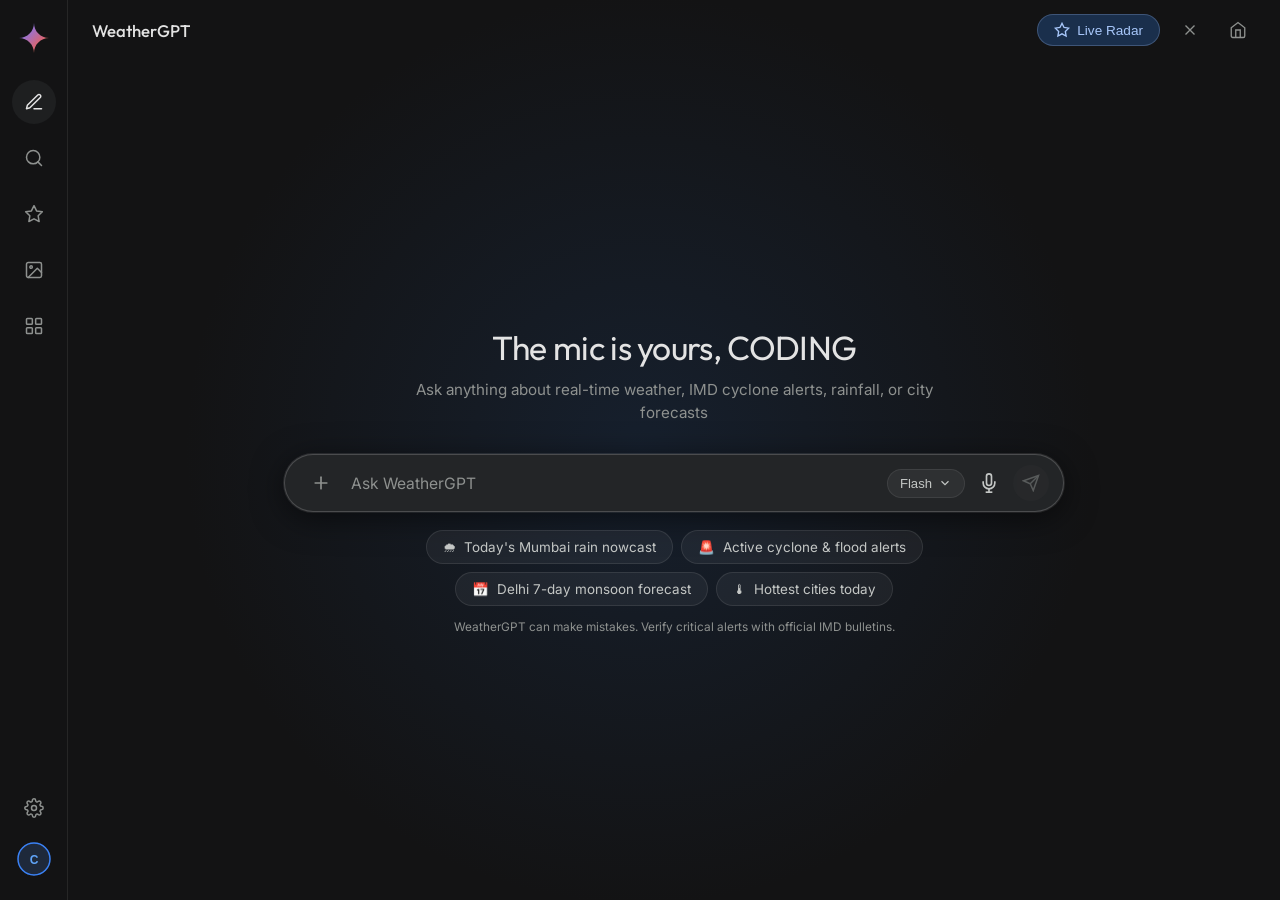
==== chat.html @ 0f2989f9 "feat: WeatherGPT — AI-powered multi-mode weather intelligence platform 🌤️ Modes: Travel | Farmer | M" ====
<!DOCTYPE html>
<html lang="en">
<head>
  <meta charset="UTF-8" />
  <meta name="viewport" content="width=device-width, initial-scale=1.0" />
  <title>WeatherGPT — Conversational Weather Intelligence</title>
  <meta name="description" content="Official WeatherGPT conversational assistant powered by IMD meteorological data and MoES forecasting models." />
  <link rel="preconnect" href="https://fonts.googleapis.com" />
  <link rel="preconnect" href="https://fonts.gstatic.com" crossorigin />
  <link href="https://fonts.googleapis.com/css2?family=Inter:wght@300;400;500;600;700&family=Outfit:wght@400;500;600&display=swap" rel="stylesheet" />
  <link rel="stylesheet" href="styles/chat.css" />
</head>
<body class="gemini-layout">

  <!-- =========================================================
       SLIM ICON RAIL (Gemini style far-left vertical navigation)
       ========================================================= -->
  <nav class="icon-rail" id="iconRail" aria-label="Main Navigation">
    <div class="rail-top">
      <!-- Gemini / WeatherGPT 4-Pointed Sparkle Star Logo -->
      <a href="index.html" class="rail-logo-link" title="WeatherGPT Home" aria-label="WeatherGPT Home">
        <svg class="gemini-sparkle-logo" width="30" height="30" viewBox="0 0 28 28" fill="none">
          <path d="M14 0C14 7.732 7.732 14 0 14C7.732 14 14 20.268 14 28C14 20.268 20.268 14 28 14C20.268 14 14 7.732 14 0Z" fill="url(#geminiGradRail)"/>
          <defs>
            <linearGradient id="geminiGradRail" x1="0" y1="0" x2="28" y2="28" gradientUnits="userSpaceOnUse">
              <stop stop-color="#4285F4"/>
              <stop offset="0.32" stop-color="#9B72CF"/>
              <stop offset="0.68" stop-color="#D96570"/>
              <stop offset="1" stop-color="#F2A600"/>
            </linearGradient>
          </defs>
        </svg>
      </a>

      <!-- Compose / New Chat -->
      <button class="rail-btn active" id="railNewChat" title="New conversation" aria-label="New conversation">
        <svg width="20" height="20" viewBox="0 0 24 24" fill="none" stroke="currentColor" stroke-width="1.8" stroke-linecap="round" stroke-linejoin="round">
          <path d="M12 20h9"/>
          <path d="M16.5 3.5a2.121 2.121 0 0 1 3 3L7 19l-4 1 1-4L16.5 3.5z"/>
        </svg>
        <span class="rail-tooltip">New chat</span>
      </button>

      <!-- Search / History Drawer Toggle -->
      <button class="rail-btn" id="railSearch" title="Recent conversations" aria-label="Recent conversations">
        <svg width="20" height="20" viewBox="0 0 24 24" fill="none" stroke="currentColor" stroke-width="1.8" stroke-linecap="round" stroke-linejoin="round">
          <circle cx="11" cy="11" r="8"/>
          <line x1="21" y1="21" x2="16.65" y2="16.65"/>
        </svg>
        <span class="rail-tooltip">Search & Recents</span>
      </button>

      <!-- Specialized Weather Modes -->
      <button class="rail-btn" id="railModes" title="Specialized Modes (Farmer / Travel / Alerts)" aria-label="Specialized Modes">
        <svg width="20" height="20" viewBox="0 0 24 24" fill="none" stroke="currentColor" stroke-width="1.8" stroke-linecap="round" stroke-linejoin="round">
          <polygon points="12 2 15.09 8.26 22 9.27 17 14.14 18.18 21.02 12 17.77 5.82 21.02 7 14.14 2 9.27 8.91 8.26 12 2"/>
        </svg>
        <span class="rail-tooltip">Weather Modes</span>
      </button>

      <!-- Satellite & 4K Feeds from sources/ -->
      <button class="rail-btn" id="railMedia" title="Satellite & 4K Drone Feeds" aria-label="Satellite & Drone Feeds">
        <svg width="20" height="20" viewBox="0 0 24 24" fill="none" stroke="currentColor" stroke-width="1.8" stroke-linecap="round" stroke-linejoin="round">
          <rect x="3" y="3" width="18" height="18" rx="2" ry="2"/>
          <circle cx="8.5" cy="8.5" r="1.5"/>
          <polyline points="21 15 16 10 5 21"/>
        </svg>
        <span class="rail-tooltip">Sources & Satellite Feeds</span>
      </button>

      <!-- Apps / IMD Tools Grid -->
      <button class="rail-btn" id="railApps" title="IMD Observation Tools" aria-label="IMD Tools">
        <svg width="20" height="20" viewBox="0 0 24 24" fill="none" stroke="currentColor" stroke-width="1.8" stroke-linecap="round" stroke-linejoin="round">
          <rect x="3" y="3" width="7" height="7" rx="1"/>
          <rect x="14" y="3" width="7" height="7" rx="1"/>
          <rect x="14" y="14" width="7" height="7" rx="1"/>
          <rect x="3" y="14" width="7" height="7" rx="1"/>
        </svg>
        <span class="rail-tooltip">MoES / IMD Portal</span>
      </button>
    </div>

    <div class="rail-bottom">
      <!-- Settings -->
      <button class="rail-btn" id="railSettings" title="Settings & Language" aria-label="Settings">
        <svg width="20" height="20" viewBox="0 0 24 24" fill="none" stroke="currentColor" stroke-width="1.8" stroke-linecap="round" stroke-linejoin="round">
          <circle cx="12" cy="12" r="3"/>
          <path d="M19.4 15a1.65 1.65 0 0 0 .33 1.82l.06.06a2 2 0 0 1 0 2.83 2 2 0 0 1-2.83 0l-.06-.06a1.65 1.65 0 0 0-1.82-.33 1.65 1.65 0 0 0-1 1.51V21a2 2 0 0 1-2 2 2 2 0 0 1-2-2v-.09A1.65 1.65 0 0 0 9 19.4a1.65 1.65 0 0 0-1.82.33l-.06.06a2 2 0 0 1-2.83 0 2 2 0 0 1 0-2.83l.06-.06a1.65 1.65 0 0 0 .33-1.82 1.65 1.65 0 0 0-1.51-1H3a2 2 0 0 1-2-2 2 2 0 0 1 2-2h.09A1.65 1.65 0 0 0 4.6 9a1.65 1.65 0 0 0-.33-1.82l-.06-.06a2 2 0 0 1 0-2.83 2 2 0 0 1 2.83 0l.06.06a1.65 1.65 0 0 0 1.82.33H9a1.65 1.65 0 0 0 1-1.51V3a2 2 0 0 1 2-2 2 2 0 0 1 2 2v.09a1.65 1.65 0 0 0 1 1.51 1.65 1.65 0 0 0 1.82-.33l.06-.06a2 2 0 0 1 2.83 0 2 2 0 0 1 0 2.83l-.06.06a1.65 1.65 0 0 0-.33 1.82V9a1.65 1.65 0 0 0 1.51 1H21a2 2 0 0 1 2 2 2 2 0 0 1-2 2h-.09a1.65 1.65 0 0 0-1.51 1z"/>
        </svg>
        <span class="rail-tooltip">Settings</span>
      </button>

      <!-- Profile Avatar -->
      <div class="user-avatar-btn" id="userAvatarBtn" title="User Profile (CODING)" aria-label="User Profile">
        <div class="avatar-ring">
          <svg width="34" height="34" viewBox="0 0 34 34">
            <circle cx="17" cy="17" r="16" fill="#1e293b" stroke="#3b82f6" stroke-width="1.5"/>
            <text x="50%" y="54%" text-anchor="middle" fill="#60a5fa" font-size="12" font-family="sans-serif" font-weight="bold" dy=".3em">C</text>
          </svg>
        </div>
      </div>
    </div>
  </nav>

  <!-- =========================================================
       DRAWER / SIDEBAR (Collapsible for History & Quick Queries)
       ========================================================= -->
  <aside class="drawer-panel" id="drawerPanel" aria-hidden="true">
    <div class="drawer-header">
      <div class="drawer-title">Recent Conversations</div>
      <button class="drawer-close" id="drawerClose" aria-label="Close drawer">
        <svg width="18" height="18" viewBox="0 0 24 24" fill="none" stroke="currentColor" stroke-width="2"><path d="M18 6L6 18M6 6l12 12"/></svg>
      </button>
    </div>

    <div class="drawer-actions">
      <button class="drawer-new-btn" id="drawerNewBtn">
        <svg width="16" height="16" viewBox="0 0 24 24" fill="none" stroke="currentColor" stroke-width="2"><path d="M12 5v14M5 12h14"/></svg>
        New Conversation
      </button>
    </div>

    <div class="drawer-content">
      <div class="drawer-section-label">History</div>
      <div class="chat-history" id="chatHistory">
        <div class="history-item active" id="hist-1">
          <svg width="14" height="14" viewBox="0 0 24 24" fill="none" stroke="currentColor" stroke-width="2"><path d="M21 15a2 2 0 0 1-2 2H7l-4 4V5a2 2 0 0 1 2-2h14a2 2 0 0 1 2 2z"/></svg>
          Current Conversation
        </div>
      </div>

      <div class="drawer-section-label" style="margin-top: 24px;">Output Language</div>
      <div class="drawer-lang-toggle">
        <button class="lang-btn active" data-lang="en">English (EN)</button>
        <button class="lang-btn" data-lang="hi">हिन्दी (HI)</button>
        <button class="lang-btn" data-lang="te">తెలుగు (TE)</button>
      </div>

      <div class="drawer-section-label" style="margin-top: 24px;">Quick Queries</div>
      <div class="quick-queries" id="quickQueries">
        <!-- Populated dynamically by JS -->
      </div>
    </div>

    <div class="drawer-footer">
      <a href="index.html" class="drawer-back-link">
        <svg width="14" height="14" viewBox="0 0 24 24" fill="none" stroke="currentColor" stroke-width="2"><path d="M19 12H5M12 19l-7-7 7-7"/></svg>
        Back to Home
      </a>
    </div>
  </aside>
  <div class="drawer-backdrop" id="drawerBackdrop"></div>

  <!-- =========================================================
       MAIN CHAT WORKSPACE
       ========================================================= -->
  <main class="chat-workspace" id="chatWorkspace">

    <!-- ── Top Transparent Header Bar ───────────────────────── -->
    <header class="gemini-header">
      <div class="gemini-header-left">
        <button class="mobile-menu-btn" id="mobileMenuBtn" aria-label="Toggle navigation">
          <svg width="22" height="22" viewBox="0 0 24 24" fill="none" stroke="currentColor" stroke-width="2"><line x1="3" y1="12" x2="21" y2="12"/><line x1="3" y1="6" x2="21" y2="6"/><line x1="3" y1="18" x2="21" y2="18"/></svg>
        </button>
        <span class="header-app-name">WeatherGPT</span>
      </div>

      <div class="gemini-header-right">
        <!-- Upgrade / Live Radar Pill (Exactly like "+ Upgrade" in Gemini) -->
        <button class="gemini-upgrade-btn" id="upgradeBtn" title="Connect Live IMD Doppler Radar">
          <svg class="upgrade-spark" width="16" height="16" viewBox="0 0 24 24" fill="none" stroke="currentColor" stroke-width="2">
            <polygon points="12 2 15.09 8.26 22 9.27 17 14.14 18.18 21.02 12 17.77 5.82 21.02 7 14.14 2 9.27 8.91 8.26 12 2"/>
          </svg>
          <span>Live Radar</span>
        </button>

        <!-- Clear Chat button -->
        <button class="header-icon-btn" id="clearBtn" title="Reset to Empty State" aria-label="Clear chat">
          <svg width="18" height="18" viewBox="0 0 24 24" fill="none" stroke="currentColor" stroke-width="1.8"><path d="M18 6L6 18M6 6l12 12"/></svg>
        </button>

        <!-- Return to Home -->
        <a href="index.html" class="header-icon-btn" title="Back to Home Page" aria-label="Home page">
          <svg width="18" height="18" viewBox="0 0 24 24" fill="none" stroke="currentColor" stroke-width="1.8"><path d="M3 9l9-7 9 7v11a2 2 0 0 1-2 2H5a2 2 0 0 1-2-2z"/><polyline points="9 22 9 12 15 12 15 22"/></svg>
        </a>
      </div>
    </header>

    <!-- ── Center Stage & Message Flow ──────────────────────── -->
    <section class="chat-stage" id="chatStage">

      <!-- Scrollable Message List (visible during conversation) -->
      <div class="messages-flow-wrap" id="messagesFlowWrap">
        <div class="messages-list" id="messagesList"></div>
      </div>

      <!-- Centered Greeting & Hero (visible when no messages) -->
      <div class="empty-hero" id="emptyHero">
        <h1 class="gemini-hero-title" id="heroTitle">The mic is yours, CODING</h1>
        <p class="gemini-hero-sub" id="heroSub">Ask anything about real-time weather, IMD cyclone alerts, rainfall, or farming advisories</p>
      </div>

      <!-- Input Bar Container (Centered when empty, docked at bottom when chatting) -->
      <div class="input-container" id="inputContainer">
        <div class="input-pill" id="inputPill">

          <!-- Left: Attach Button -->
          <button class="pill-btn attach-btn" id="attachBtn" title="Attach Location / Satellite Product" aria-label="Attach context">
            <svg width="20" height="20" viewBox="0 0 24 24" fill="none" stroke="currentColor" stroke-width="2" stroke-linecap="round"><line x1="12" y1="5" x2="12" y2="19"/><line x1="5" y1="12" x2="19" y2="12"/></svg>
          </button>

          <!-- Center: Text Area -->
          <textarea
            class="gemini-text-input"
            id="messageInput"
            placeholder="Ask WeatherGPT"
            rows="1"
            aria-label="Ask WeatherGPT"
          ></textarea>

          <!-- Right Action Cluster inside the Pill -->
          <div class="pill-right-actions">

            <!-- Model / Mode Selector Pill (Like "Flash ∨" in Gemini) -->
            <div class="mode-dropdown-wrap" id="modeDropdownWrap">
              <button class="mode-selector-btn" id="modeSelectorBtn" type="button" aria-haspopup="true" aria-expanded="false">
                <span class="active-mode-label" id="activeModeLabel">Flash</span>
                <svg class="mode-chevron" width="14" height="14" viewBox="0 0 24 24" fill="none" stroke="currentColor" stroke-width="2"><path d="M6 9l6 6 6-6"/></svg>
              </button>

              <!-- Dropdown Menu -->
              <div class="mode-menu" id="modeMenu">
                <div class="mode-menu-item active" data-mode="home">
                  <div class="mmi-icon">⚡</div>
                  <div class="mmi-info">
                    <div class="mmi-title">Flash (Home Mode)</div>
                    <div class="mmi-desc">Fast weather insights & daily forecasts</div>
                  </div>
                </div>
                <div class="mode-menu-item" data-mode="farmer">
                  <div class="mmi-icon">🌾</div>
                  <div class="mmi-info">
                    <div class="mmi-title">Farmer Mode</div>
                    <div class="mmi-desc">Agro-meteorology, soil moisture & crop alerts</div>
                  </div>
                </div>
                <div class="mode-menu-item" data-mode="travel">
                  <div class="mmi-icon">✈️</div>
                  <div class="mmi-info">
                    <div class="mmi-title">Travel Mode</div>
                    <div class="mmi-desc">Route rain status, visibility & flight weather</div>
                  </div>
                </div>
                <div class="mode-menu-item" data-mode="marine">
                  <div class="mmi-icon">⚓</div>
                  <div class="mmi-info">
                    <div class="mmi-title">Marine Mode</div>
                    <div class="mmi-desc">INCOIS wave swell, tidal windows & sea safety</div>
                  </div>
                </div>
                <div class="mode-menu-item" data-mode="alert">
                  <div class="mmi-icon">🚨</div>
                  <div class="mmi-info">
                    <div class="mmi-title">Disaster Alerts</div>
                    <div class="mmi-desc">IMD red warnings, cyclones & flood alerts</div>
                  </div>
                </div>
              </div>
            </div>

            <!-- Voice Input Button (with waveform) -->
            <button class="pill-btn voice-btn" id="voiceBtn" title="Voice Input / Recording" aria-label="Record voice query">
              <svg class="voice-mic-icon" width="20" height="20" viewBox="0 0 24 24" fill="none" stroke="currentColor" stroke-width="2">
                <path d="M12 1a3 3 0 0 0-3 3v8a3 3 0 0 0 6 0V4a3 3 0 0 0-3-3z"/>
                <path d="M19 10v2a7 7 0 0 1-14 0v-2"/>
                <line x1="12" y1="19" x2="12" y2="23"/>
                <line x1="8" y1="23" x2="16" y2="23"/>
              </svg>
              <svg class="voice-stop-icon" width="20" height="20" viewBox="0 0 24 24" fill="none" stroke="currentColor" stroke-width="2">
                <rect x="5" y="5" width="14" height="14" rx="2"/>
              </svg>
            </button>

            <!-- Send Button -->
            <button class="pill-btn send-btn" id="sendBtn" disabled title="Send message" aria-label="Send message">
              <svg width="18" height="18" viewBox="0 0 24 24" fill="none" stroke="currentColor" stroke-width="2">
                <line x1="22" y1="2" x2="11" y2="13"/>
                <polygon points="22 2 15 22 11 13 2 9 22 2"/>
              </svg>
            </button>

          </div>
        </div>

        <!-- Live Voice Recording Audio Wave Bar -->
        <div class="recording-status-bar" id="recordingBar">
          <div class="rec-dot-pulse"></div>
          <span class="rec-text" id="recLabel">Listening... speak your weather question</span>
          <div class="audio-wave">
            <span></span><span></span><span></span><span></span><span></span>
          </div>
        </div>

        <!-- Suggestion Chips (Visible only when empty) -->
        <div class="prompt-chips" id="promptChips">
          <button class="chip-item" data-query="What is today's weather in Mumbai?">
            <span class="chip-icon">🌧</span> Today's Mumbai rain nowcast
          </button>
          <button class="chip-item" data-query="Are there any active cyclone or flood warnings in India right now?">
            <span class="chip-icon">🚨</span> Active cyclone & flood alerts
          </button>
          <button class="chip-item" data-query="What is the 7-day forecast for Delhi?">
            <span class="chip-icon">📅</span> Delhi 7-day monsoon forecast
          </button>
          <button class="chip-item" data-query="What is the crop weather advisory for Punjab wheat this week?">
            <span class="chip-icon">🌾</span> Agro-weather crop advisory
          </button>
        </div>

        <!-- Disclaimer Footer -->
        <div class="input-legal-footer" id="legalFooter">
          <span>WeatherGPT can make mistakes. Verify critical alerts with official IMD bulletins.</span>
        </div>

      </div>

    </section>
  </main>

  <!-- =========================================================
       SOURCES & SATELLITE FEEDS MODAL (Local media from sources/)
       ========================================================= -->
  <div class="media-modal-backdrop" id="mediaModal" role="dialog" aria-modal="true" aria-hidden="true">
    <div class="media-modal-card">
      <div class="mm-header">
        <div class="mm-title-group">
          <h3 class="mm-title">Meteorological Feeds & 4K Aerial Observation</h3>
          <p class="mm-sub">High-resolution atmospheric scans and station telemetry from local sources</p>
        </div>
        <button class="mm-close" id="mediaModalClose" aria-label="Close feeds">
          <svg width="20" height="20" viewBox="0 0 24 24" fill="none" stroke="currentColor" stroke-width="2"><path d="M18 6L6 18M6 6l12 12"/></svg>
        </button>
      </div>

      <div class="mm-grid">
        <!-- 4K Drone Video -->
        <div class="mm-card">
          <div class="mm-video-wrap">
            <video autoplay muted loop playsinline class="mm-video">
              <source src="sources/weather_drone_4k.mov" type="video/mp4" />
              <source src="sources/hero_clouds_4k.mov" type="video/mp4" />
            </video>
            <span class="mm-tag live">4K Telemetry</span>
          </div>
          <div class="mm-body">
            <h4>Atmospheric Boundary Drone Scan</h4>
            <p>2156×1288 60fps high-altitude drone tracking monsoon cloud build-up and inversion layers.</p>
            <button class="mm-query-btn" data-query="Analyze current cloud layer altitude and rainfall probability from drone scan">Ask AI about this feed →</button>
          </div>
        </div>

        <!-- 4K Cloud Dynamics -->
        <div class="mm-card">
          <div class="mm-video-wrap">
            <video autoplay muted loop playsinline class="mm-video">
              <source src="sources/hero_clouds_4k.mov" type="video/mp4" />
              <source src="sources/weather_drone_4k.mov" type="video/mp4" />
            </video>
            <span class="mm-tag">2822×1742 UHD</span>
          </div>
          <div class="mm-body">
            <h4>Cumulonimbus Inflow Velocity</h4>
            <p>High-resolution satellite & atmospheric capture over Indian subcontinent monitoring convection.</p>
            <button class="mm-query-btn" data-query="What is the convective storm forecast for convective clouds?">Ask AI about storm risk →</button>
          </div>
        </div>

        <!-- Observation Station 1: Meghalaya Valley Fields -->
        <div class="mm-card">
          <div class="mm-img-wrap">
            <img src="sources/valley_fields.png" alt="Meghalaya Agro-Weather Station" class="mm-img" />
            <span class="mm-tag">Agro Station</span>
          </div>
          <div class="mm-body">
            <h4>Northeast Agro-Weather Observation</h4>
            <p>Terrace agriculture & valley humidity monitoring station recording monsoon precipitation.</p>
            <button class="mm-query-btn" data-query="What are the soil moisture and rainfall stats for Northeast terrace farms?">Ask AI for agro advice →</button>
          </div>
        </div>

        <!-- Observation Station 2: Varanasi Ganges Basin -->
        <div class="mm-card">
          <div class="mm-img-wrap">
            <img src="sources/varanasi_ghats.png" alt="Ganga Basin Hydrology Station" class="mm-img" />
            <span class="mm-tag">Hydrology</span>
          </div>
          <div class="mm-body">
            <h4>Ganga Basin River Hydrology</h4>
            <p>Surface water level, morning mist visibility, and flood monitoring sensor station on the Ganges.</p>
            <button class="mm-query-btn" data-query="What is the Ganga river basin flood level and mist forecast in Varanasi?">Ask AI about river alerts →</button>
          </div>
        </div>
      </div>
    </div>
  </div>

  <script src="scripts/chat.js"></script>
</body>
</html>
---- styles/chat.css ----
/* ============================================================
   WeatherGPT — Authentic Google Gemini Standard Chat Interface
   Matching Reference: Sleek dark obsidian, centered empty state,
   soft blue ambient glow, slim icon rail, and standard typography.
   ============================================================ */

*, *::before, *::after {
  box-sizing: border-box;
  margin: 0;
  padding: 0;
}

:root {
  /* Google Gemini Palette */
  --gemini-bg: #131314;
  --gemini-surface: #1e1f20;
  --gemini-surface-hover: #282a2c;
  --gemini-surface-active: #333538;
  --gemini-user-bubble: #282a2c;
  --gemini-border: rgba(255, 255, 255, 0.08);
  --gemini-border-focus: rgba(255, 255, 255, 0.18);
  --gemini-text-primary: #e3e3e3;
  --gemini-text-secondary: #c4c7c5;
  --gemini-text-muted: #8e918f;
  --gemini-blue-accent: #a8c7fa;
  --gemini-blue-bg: #1a2f4c;
  --gemini-blue-glow: rgba(26, 47, 76, 0.45);
  --gemini-chip-bg: rgba(255, 255, 255, 0.05);
  --gemini-chip-border: rgba(255, 255, 255, 0.09);
  --gemini-chip-hover: rgba(255, 255, 255, 0.09);

  /* Fonts & Measurements */
  --font-main: 'Inter', -apple-system, BlinkMacSystemFont, 'Segoe UI', Roboto, sans-serif;
  --font-display: 'Outfit', sans-serif;
  --rail-width: 68px;
  --header-height: 60px;
  --max-content-width: 820px;
  --ease-standard: cubic-bezier(0.2, 0, 0, 1);
}

html, body {
  height: 100%;
  overflow: hidden;
  background: var(--gemini-bg);
  color: var(--gemini-text-primary);
  font-family: var(--font-main);
  -webkit-font-smoothing: antialiased;
}

.gemini-layout {
  display: flex;
  height: 100vh;
  width: 100vw;
  position: relative;
  background-color: var(--gemini-bg);
  /* The signature Gemini ambient luminous glow centered in viewport */
  background-image: radial-gradient(circle 650px at 50% 50%, var(--gemini-blue-glow) 0%, rgba(19, 19, 20, 0) 70%);
  background-repeat: no-repeat;
  background-size: 100% 100%;
}

/* ============================================================
   1. SLIM ICON RAIL (Far Left)
   ============================================================ */
.icon-rail {
  width: var(--rail-width);
  height: 100vh;
  background: var(--gemini-bg);
  border-right: 1px solid var(--gemini-border);
  display: flex;
  flex-direction: column;
  justify-content: space-between;
  align-items: center;
  padding: 16px 0 20px;
  z-index: 40;
  flex-shrink: 0;
}

.rail-top, .rail-bottom {
  display: flex;
  flex-direction: column;
  align-items: center;
  gap: 12px;
  width: 100%;
}

.rail-logo-link {
  display: flex;
  align-items: center;
  justify-content: center;
  width: 44px;
  height: 44px;
  border-radius: 50%;
  margin-bottom: 8px;
  transition: transform 0.2s;
  text-decoration: none;
}
.rail-logo-link:hover {
  transform: scale(1.08);
}
.gemini-sparkle-logo {
  display: block;
}

.rail-btn {
  position: relative;
  background: none;
  border: none;
  color: var(--gemini-text-muted);
  width: 44px;
  height: 44px;
  border-radius: 50%;
  display: flex;
  align-items: center;
  justify-content: center;
  cursor: pointer;
  transition: all 0.2s var(--ease-standard);
}
.rail-btn:hover {
  background: var(--gemini-surface-hover);
  color: var(--gemini-text-primary);
}
.rail-btn.active {
  color: var(--gemini-text-primary);
  background: var(--gemini-surface);
}

/* Tooltips */
.rail-tooltip {
  position: absolute;
  left: calc(100% + 12px);
  top: 50%;
  transform: translateY(-50%) translateX(-4px);
  background: #282a2c;
  color: var(--gemini-text-primary);
  font-size: 12px;
  font-weight: 500;
  white-space: nowrap;
  padding: 6px 12px;
  border-radius: 8px;
  pointer-events: none;
  opacity: 0;
  transition: opacity 0.15s ease, transform 0.15s ease;
  box-shadow: 0 4px 12px rgba(0,0,0,0.4);
  z-index: 100;
  border: 1px solid rgba(255,255,255,0.06);
}
.rail-btn:hover .rail-tooltip {
  opacity: 1;
  transform: translateY(-50%) translateX(0);
}

.user-avatar-btn {
  cursor: pointer;
  border-radius: 50%;
  transition: transform 0.2s;
}
.user-avatar-btn:hover {
  transform: scale(1.06);
}

/* ============================================================
   2. COLLAPSIBLE DRAWER (Search & History)
   ============================================================ */
.drawer-panel {
  position: fixed;
  top: 0;
  left: var(--rail-width);
  width: 290px;
  height: 100vh;
  background: #191a1b;
  border-right: 1px solid var(--gemini-border);
  box-shadow: 8px 0 24px rgba(0,0,0,0.5);
  transform: translateX(calc(-100% - var(--rail-width) - 20px));
  visibility: hidden;
  pointer-events: none;
  transition: transform 0.3s var(--ease-standard), visibility 0.3s ease;
  z-index: 50;
  display: flex;
  flex-direction: column;
}
.drawer-panel.open {
  transform: translateX(0);
  visibility: visible;
  pointer-events: auto;
}
.drawer-backdrop {
  position: fixed;
  inset: 0;
  background: rgba(0, 0, 0, 0.5);
  backdrop-filter: blur(2px);
  opacity: 0;
  pointer-events: none;
  transition: opacity 0.3s ease;
  z-index: 45;
}
.drawer-backdrop.open {
  opacity: 1;
  pointer-events: auto;
}

.drawer-header {
  height: var(--header-height);
  display: flex;
  align-items: center;
  justify-content: space-between;
  padding: 0 18px;
  border-bottom: 1px solid var(--gemini-border);
}
.drawer-title {
  font-size: 0.95rem;
  font-weight: 600;
  color: var(--gemini-text-primary);
}
.drawer-close {
  background: none;
  border: none;
  color: var(--gemini-text-muted);
  cursor: pointer;
  padding: 6px;
  border-radius: 6px;
}
.drawer-close:hover {
  color: var(--gemini-text-primary);
  background: var(--gemini-surface-hover);
}

.drawer-actions {
  padding: 14px 16px;
}
.drawer-new-btn {
  width: 100%;
  display: flex;
  align-items: center;
  gap: 10px;
  padding: 10px 14px;
  background: var(--gemini-surface);
  border: 1px solid var(--gemini-border);
  border-radius: 12px;
  color: var(--gemini-text-primary);
  font-size: 0.88rem;
  font-weight: 500;
  cursor: pointer;
  transition: background 0.2s;
}
.drawer-new-btn:hover {
  background: var(--gemini-surface-hover);
}

.drawer-content {
  flex: 1;
  overflow-y: auto;
  padding: 0 16px 16px;
}
.drawer-section-label {
  font-size: 0.72rem;
  font-weight: 600;
  text-transform: uppercase;
  letter-spacing: 0.05em;
  color: var(--gemini-text-muted);
  margin-bottom: 8px;
}

.chat-history {
  display: flex;
  flex-direction: column;
  gap: 3px;
}
.history-item {
  display: flex;
  align-items: center;
  gap: 10px;
  padding: 9px 12px;
  border-radius: 8px;
  font-size: 0.85rem;
  color: var(--gemini-text-secondary);
  cursor: pointer;
  transition: all 0.15s;
}
.history-item:hover, .history-item.active {
  background: var(--gemini-surface-hover);
  color: var(--gemini-text-primary);
}

.drawer-lang-toggle {
  display: flex;
  gap: 6px;
  margin-bottom: 16px;
}
.lang-btn {
  flex: 1;
  background: var(--gemini-surface);
  border: 1px solid var(--gemini-border);
  border-radius: 8px;
  color: var(--gemini-text-secondary);
  padding: 8px 4px;
  font-size: 0.78rem;
  cursor: pointer;
  transition: all 0.2s;
}
.lang-btn:hover {
  color: var(--gemini-text-primary);
}
.lang-btn.active {
  background: var(--gemini-blue-bg);
  color: var(--gemini-blue-accent);
  border-color: rgba(168, 199, 250, 0.3);
}

.quick-queries {
  display: flex;
  flex-direction: column;
  gap: 4px;
}
.quick-btn {
  text-align: left;
  padding: 8px 10px;
  background: none;
  border: none;
  border-radius: 6px;
  color: var(--gemini-text-secondary);
  font-size: 0.82rem;
  cursor: pointer;
}
.quick-btn:hover {
  background: var(--gemini-surface);
  color: var(--gemini-text-primary);
}

.drawer-footer {
  border-top: 1px solid var(--gemini-border);
  padding: 14px 16px;
}
.drawer-back-link {
  display: flex;
  align-items: center;
  gap: 8px;
  font-size: 0.82rem;
  color: var(--gemini-text-muted);
  text-decoration: none;
}
.drawer-back-link:hover {
  color: var(--gemini-text-primary);
}

/* ============================================================
   3. MAIN WORKSPACE & TOP HEADER
   ============================================================ */
.chat-workspace {
  flex: 1;
  display: flex;
  flex-direction: column;
  height: 100vh;
  position: relative;
  overflow: hidden;
}

.gemini-header {
  height: var(--header-height);
  display: flex;
  align-items: center;
  justify-content: space-between;
  padding: 0 24px;
  position: absolute;
  top: 0;
  left: 0;
  right: 0;
  z-index: 20;
}

.gemini-header-left {
  display: flex;
  align-items: center;
  gap: 12px;
}
.mobile-menu-btn {
  display: none;
  background: none;
  border: none;
  color: var(--gemini-text-primary);
  cursor: pointer;
}
.header-app-name {
  font-family: var(--font-display);
  font-size: 1.05rem;
  font-weight: 500;
  color: var(--gemini-text-primary);
}

.gemini-header-right {
  display: flex;
  align-items: center;
  gap: 12px;
}

/* Upgrade Pill Button (Gemini style) */
.gemini-upgrade-btn {
  display: inline-flex;
  align-items: center;
  gap: 7px;
  background: var(--gemini-blue-bg);
  border: 1px solid rgba(168, 199, 250, 0.25);
  color: var(--gemini-blue-accent);
  padding: 7px 16px;
  border-radius: 9999px;
  font-size: 0.85rem;
  font-weight: 500;
  cursor: pointer;
  transition: all 0.2s var(--ease-standard);
}
.gemini-upgrade-btn:hover {
  background: #23426b;
  box-shadow: 0 0 16px rgba(66, 133, 244, 0.3);
  transform: translateY(-1px);
}
.upgrade-spark {
  color: var(--gemini-blue-accent);
}

.header-icon-btn {
  background: none;
  border: none;
  color: var(--gemini-text-muted);
  width: 36px;
  height: 36px;
  border-radius: 50%;
  display: flex;
  align-items: center;
  justify-content: center;
  cursor: pointer;
  transition: all 0.2s;
  text-decoration: none;
}
.header-icon-btn:hover {
  background: var(--gemini-surface-hover);
  color: var(--gemini-text-primary);
}

/* ============================================================
   4. CENTER STAGE & INPUT LAYOUT (THE CORE FEATURE)
   ============================================================ */
.chat-stage {
  flex: 1;
  display: flex;
  flex-direction: column;
  align-items: center;
  justify-content: center; /* Centered by default when empty! */
  position: relative;
  width: 100%;
  height: 100%;
  padding-top: var(--header-height);
  transition: all 0.3s var(--ease-standard);
}

/* ── Empty State Hero (Centered like user screenshot) ── */
.empty-hero {
  text-align: center;
  margin-bottom: 30px;
  padding: 0 20px;
  animation: heroFadeIn 0.5s ease;
}
@keyframes heroFadeIn {
  from { opacity: 0; transform: translateY(12px); }
  to { opacity: 1; transform: translateY(0); }
}

.gemini-hero-title {
  font-family: var(--font-display);
  font-size: 2.1rem;
  font-weight: 400;
  color: var(--gemini-text-primary);
  letter-spacing: -0.02em;
  margin-bottom: 10px;
}
.gemini-hero-sub {
  font-size: 0.95rem;
  color: var(--gemini-text-muted);
  max-width: 580px;
  margin: 0 auto;
  line-height: 1.5;
}

/* ── Input Container ── */
.input-container {
  width: 100%;
  max-width: var(--max-content-width);
  padding: 0 20px;
  display: flex;
  flex-direction: column;
  align-items: center;
  transition: all 0.35s var(--ease-standard);
  z-index: 10;
}

/* ── The Gemini Input Pill ── */
.input-pill {
  width: 100%;
  background: var(--gemini-surface);
  border: 1px solid var(--gemini-border);
  border-radius: 32px;
  padding: 10px 14px 10px 18px;
  display: flex;
  align-items: center;
  gap: 12px;
  box-shadow: 0 4px 24px rgba(0, 0, 0, 0.35);
  transition: all 0.25s var(--ease-standard);
}
.input-pill:focus-within {
  background: #232527;
  border-color: var(--gemini-border-focus);
  box-shadow: 0 6px 32px rgba(0, 0, 0, 0.55), 0 0 0 1px rgba(255, 255, 255, 0.12);
}

.pill-btn {
  background: none;
  border: none;
  color: var(--gemini-text-muted);
  cursor: pointer;
  display: flex;
  align-items: center;
  justify-content: center;
  width: 36px;
  height: 36px;
  border-radius: 50%;
  transition: all 0.2s;
  flex-shrink: 0;
}
.pill-btn:hover {
  background: var(--gemini-surface-hover);
  color: var(--gemini-text-primary);
}

.gemini-text-input {
  flex: 1;
  background: none;
  border: none;
  outline: none;
  color: var(--gemini-text-primary);
  font-family: var(--font-main);
  font-size: 0.98rem;
  line-height: 1.5;
  resize: none;
  max-height: 160px;
  padding: 6px 0;
}
.gemini-text-input::placeholder {
  color: var(--gemini-text-muted);
}

/* ── Pill Right Actions ── */
.pill-right-actions {
  display: flex;
  align-items: center;
  gap: 6px;
  flex-shrink: 0;
}

/* Model / Mode Selector (e.g. "Flash ∨") */
.mode-dropdown-wrap {
  position: relative;
}
.mode-selector-btn {
  background: rgba(255, 255, 255, 0.05);
  border: 1px solid rgba(255, 255, 255, 0.08);
  border-radius: 20px;
  padding: 6px 12px;
  font-size: 0.82rem;
  font-weight: 500;
  color: var(--gemini-text-secondary);
  display: flex;
  align-items: center;
  gap: 6px;
  cursor: pointer;
  transition: all 0.2s;
}
.mode-selector-btn:hover {
  background: rgba(255, 255, 255, 0.1);
  color: var(--gemini-text-primary);
}
.mode-chevron {
  transition: transform 0.2s ease;
}
.mode-dropdown-wrap.open .mode-chevron {
  transform: rotate(180deg);
}

/* Mode Popup Menu */
.mode-menu {
  position: absolute;
  bottom: calc(100% + 10px);
  right: 0;
  width: 280px;
  background: #1e1f20;
  border: 1px solid var(--gemini-border-focus);
  border-radius: 16px;
  padding: 8px;
  box-shadow: 0 12px 36px rgba(0, 0, 0, 0.65);
  opacity: 0;
  pointer-events: none;
  transform: translateY(6px);
  transition: all 0.2s var(--ease-standard);
  z-index: 100;
}
.mode-dropdown-wrap.open .mode-menu {
  opacity: 1;
  pointer-events: auto;
  transform: translateY(0);
}
.mode-menu-item {
  display: flex;
  align-items: center;
  gap: 12px;
  padding: 10px 12px;
  border-radius: 10px;
  cursor: pointer;
  transition: background 0.15s;
}
.mode-menu-item:hover {
  background: var(--gemini-surface-hover);
}
.mode-menu-item.active {
  background: #2b2e33;
}
.mmi-icon {
  font-size: 1.2rem;
}
.mmi-title {
  font-size: 0.85rem;
  font-weight: 500;
  color: var(--gemini-text-primary);
}
.mmi-desc {
  font-size: 0.74rem;
  color: var(--gemini-text-muted);
}

/* Voice Button */
.voice-btn {
  color: var(--gemini-text-secondary);
}
.voice-btn:hover {
  color: var(--gemini-blue-accent);
}
.voice-stop-icon {
  display: none;
}
.voice-btn.recording {
  color: #ef4444;
  background: rgba(239, 68, 68, 0.15);
}
.voice-btn.recording .voice-mic-icon {
  display: none;
}
.voice-btn.recording .voice-stop-icon {
  display: block;
}

/* Send Button */
.send-btn {
  background: #2b2c2e;
  color: #8e918f;
  border-radius: 50%;
  pointer-events: none;
  opacity: 0.5;
  transition: all 0.2s ease;
}
.send-btn.active {
  background: var(--gemini-text-primary);
  color: #131314;
  pointer-events: auto;
  opacity: 1;
}

/* Voice Recording Bar */
.recording-status-bar {
  display: none;
  align-items: center;
  gap: 12px;
  width: 100%;
  max-width: var(--max-content-width);
  background: rgba(239, 68, 68, 0.1);
  border: 1px solid rgba(239, 68, 68, 0.25);
  border-radius: 24px;
  padding: 8px 18px;
  margin-top: 10px;
}
.recording-status-bar.active {
  display: flex;
}
.rec-dot-pulse {
  width: 10px;
  height: 10px;
  border-radius: 50%;
  background: #ef4444;
  animation: pulseDot 1s infinite;
}
@keyframes pulseDot {
  0%, 100% { transform: scale(1); opacity: 1; }
  50% { transform: scale(1.4); opacity: 0.5; }
}
.rec-text {
  flex: 1;
  font-size: 0.85rem;
  color: #fca5a5;
}
.audio-wave {
  display: flex;
  align-items: center;
  gap: 3px;
  height: 18px;
}
.audio-wave span {
  width: 3px;
  height: 6px;
  background: #ef4444;
  border-radius: 3px;
  animation: audioWave 1s infinite ease-in-out;
}
.audio-wave span:nth-child(2) { animation-delay: 0.2s; }
.audio-wave span:nth-child(3) { animation-delay: 0.4s; }
.audio-wave span:nth-child(4) { animation-delay: 0.6s; }
.audio-wave span:nth-child(5) { animation-delay: 0.8s; }
@keyframes audioWave {
  0%, 100% { height: 4px; }
  50% { height: 18px; }
}

/* ── Suggestion Chips (Below input when empty) ── */
.prompt-chips {
  display: flex;
  flex-wrap: wrap;
  justify-content: center;
  gap: 8px;
  margin-top: 18px;
  max-width: 740px;
}
.chip-item {
  background: var(--gemini-chip-bg);
  border: 1px solid var(--gemini-chip-border);
  color: var(--gemini-text-secondary);
  border-radius: 20px;
  padding: 8px 16px;
  font-size: 0.84rem;
  font-family: var(--font-main);
  display: inline-flex;
  align-items: center;
  gap: 8px;
  cursor: pointer;
  transition: all 0.2s;
}
.chip-item:hover {
  background: var(--gemini-chip-hover);
  color: var(--gemini-text-primary);
  border-color: rgba(255,255,255,0.18);
  transform: translateY(-1px);
}

.input-legal-footer {
  margin-top: 14px;
  font-size: 0.74rem;
  color: var(--gemini-text-muted);
  text-align: center;
}

/* ============================================================
   5. ACTIVE CHAT STATE (.is-chatting)
   When messages are present: input docks to bottom,
   messages flow takes over the screen smoothly!
   ============================================================ */
.messages-flow-wrap {
  display: none;
  width: 100%;
  flex: 1;
  overflow-y: auto;
  padding: 20px 20px 100px;
  scroll-behavior: smooth;
}

.is-chatting.chat-stage {
  justify-content: flex-start;
}
.is-chatting .empty-hero {
  display: none;
}
.is-chatting .prompt-chips {
  display: none;
}
.is-chatting .messages-flow-wrap {
  display: block;
}
.is-chatting .input-container {
  position: absolute;
  bottom: 0;
  left: 0;
  right: 0;
  margin: 0 auto;
  padding: 12px 20px 14px;
  background: linear-gradient(180deg, rgba(19, 19, 20, 0) 0%, rgba(19, 19, 20, 0.95) 28%, #131314 100%);
}
.is-chatting .input-legal-footer {
  margin-top: 8px;
}

/* ── Message Thread Styling ── */
.messages-list {
  max-width: var(--max-content-width);
  margin: 0 auto;
  display: flex;
  flex-direction: column;
  gap: 28px;
}

.message-row {
  display: flex;
  gap: 16px;
  width: 100%;
  animation: msgAppear 0.3s ease;
}
@keyframes msgAppear {
  from { opacity: 0; transform: translateY(8px); }
  to { opacity: 1; transform: translateY(0); }
}

/* User Message: right aligned bubble */
.message-row.user {
  justify-content: flex-end;
}
.user-msg-content {
  background: var(--gemini-user-bubble);
  color: var(--gemini-text-primary);
  padding: 12px 20px;
  border-radius: 24px;
  max-width: 78%;
  font-size: 0.95rem;
  line-height: 1.55;
  white-space: pre-wrap;
  word-break: break-word;
}

/* AI Message: Left aligned with Gemini Sparkle Avatar */
.message-row.ai {
  justify-content: flex-start;
  align-items: flex-start;
}
.ai-sparkle-avatar {
  width: 32px;
  height: 32px;
  flex-shrink: 0;
  margin-top: 2px;
}
.ai-msg-content {
  flex: 1;
  max-width: 90%;
  font-size: 0.95rem;
  line-height: 1.65;
  color: var(--gemini-text-primary);
}
.ai-msg-content p {
  margin-bottom: 12px;
}
.ai-msg-content ul {
  padding-left: 20px;
  margin-bottom: 12px;
}
.ai-msg-content li {
  margin-bottom: 6px;
}

/* Telemetry / Weather Card in Chat */
.weather-card-rich {
  background: rgba(255, 255, 255, 0.04);
  border: 1px solid var(--gemini-border);
  border-radius: 16px;
  padding: 16px 20px;
  margin: 14px 0;
}
.wcr-header {
  display: flex;
  align-items: center;
  justify-content: space-between;
  margin-bottom: 12px;
}
.wcr-city {
  font-family: var(--font-display);
  font-size: 1.15rem;
  font-weight: 600;
  color: var(--gemini-text-primary);
}
.wcr-badge {
  background: rgba(59, 130, 246, 0.15);
  color: var(--gemini-blue-accent);
  padding: 4px 10px;
  border-radius: 12px;
  font-size: 0.76rem;
  font-weight: 500;
}
.wcr-grid {
  display: grid;
  grid-template-columns: repeat(4, 1fr);
  gap: 12px;
}
.wcr-item {
  background: rgba(255, 255, 255, 0.02);
  border: 1px solid rgba(255, 255, 255, 0.05);
  border-radius: 10px;
  padding: 10px;
  text-align: center;
}
.wcr-lbl {
  font-size: 0.72rem;
  color: var(--gemini-text-muted);
  margin-bottom: 4px;
}
.wcr-val {
  font-size: 0.98rem;
  font-weight: 600;
  color: var(--gemini-text-primary);
}

/* Action icons under AI message */
.ai-msg-actions {
  display: flex;
  align-items: center;
  gap: 8px;
  margin-top: 10px;
}
.ai-action-btn {
  background: none;
  border: none;
  color: var(--gemini-text-muted);
  cursor: pointer;
  padding: 6px;
  border-radius: 6px;
  display: flex;
  align-items: center;
  justify-content: center;
  transition: all 0.2s;
}
.ai-action-btn:hover {
  background: var(--gemini-surface-hover);
  color: var(--gemini-text-primary);
}

/* Typing Dots */
.typing-row {
  display: flex;
  align-items: center;
  gap: 14px;
}
.typing-dots {
  display: flex;
  gap: 5px;
  padding: 8px 12px;
}
.typing-dots span {
  width: 7px;
  height: 7px;
  border-radius: 50%;
  background: var(--gemini-text-muted);
  animation: typingBounce 1.2s infinite ease-in-out;
}
.typing-dots span:nth-child(2) { animation-delay: 0.2s; }
.typing-dots span:nth-child(3) { animation-delay: 0.4s; }
@keyframes typingBounce {
  0%, 80%, 100% { transform: translateY(0); opacity: 0.4; }
  40% { transform: translateY(-6px); opacity: 1; }
}

/* ============================================================
   6. SOURCES & SATELLITE FEEDS MODAL
   ============================================================ */
.media-modal-backdrop {
  position: fixed;
  inset: 0;
  background: rgba(0, 0, 0, 0.75);
  backdrop-filter: blur(8px);
  display: none;
  align-items: center;
  justify-content: center;
  z-index: 200;
  padding: 20px;
}
.media-modal-backdrop.open {
  display: flex;
}
.media-modal-card {
  width: 100%;
  max-width: 900px;
  max-height: 88vh;
  background: #191a1b;
  border: 1px solid var(--gemini-border-focus);
  border-radius: 24px;
  box-shadow: 0 24px 60px rgba(0, 0, 0, 0.75);
  display: flex;
  flex-direction: column;
  overflow: hidden;
  animation: modalScale 0.25s var(--ease-standard);
}
@keyframes modalScale {
  from { opacity: 0; transform: scale(0.96); }
  to { opacity: 1; transform: scale(1); }
}

.mm-header {
  display: flex;
  align-items: center;
  justify-content: space-between;
  padding: 20px 24px;
  border-bottom: 1px solid var(--gemini-border);
}
.mm-title {
  font-family: var(--font-display);
  font-size: 1.2rem;
  color: var(--gemini-text-primary);
}
.mm-sub {
  font-size: 0.82rem;
  color: var(--gemini-text-muted);
  margin-top: 2px;
}
.mm-close {
  background: none;
  border: none;
  color: var(--gemini-text-muted);
  cursor: pointer;
  padding: 6px;
  border-radius: 8px;
}
.mm-close:hover {
  background: var(--gemini-surface-hover);
  color: var(--gemini-text-primary);
}

.mm-grid {
  display: grid;
  grid-template-columns: repeat(2, 1fr);
  gap: 16px;
  padding: 24px;
  overflow-y: auto;
}
.mm-card {
  background: #1e1f20;
  border: 1px solid var(--gemini-border);
  border-radius: 16px;
  overflow: hidden;
  display: flex;
  flex-direction: column;
}
.mm-video-wrap, .mm-img-wrap {
  position: relative;
  width: 100%;
  height: 180px;
  background: #000;
  overflow: hidden;
}
.mm-video, .mm-img {
  width: 100%;
  height: 100%;
  object-fit: cover;
}
.mm-tag {
  position: absolute;
  top: 10px;
  left: 10px;
  background: rgba(0,0,0,0.65);
  backdrop-filter: blur(4px);
  color: #e3e3e3;
  padding: 3px 8px;
  border-radius: 6px;
  font-size: 0.72rem;
  font-weight: 500;
  border: 1px solid rgba(255,255,255,0.1);
}
.mm-tag.live {
  background: rgba(59, 130, 246, 0.8);
  color: white;
}
.mm-body {
  padding: 14px 16px;
  flex: 1;
  display: flex;
  flex-direction: column;
  justify-content: space-between;
}
.mm-body h4 {
  font-size: 0.95rem;
  color: var(--gemini-text-primary);
  margin-bottom: 6px;
}
.mm-body p {
  font-size: 0.82rem;
  color: var(--gemini-text-muted);
  line-height: 1.4;
  margin-bottom: 12px;
}
.mm-query-btn {
  align-self: flex-start;
  background: none;
  border: none;
  color: var(--gemini-blue-accent);
  font-size: 0.8rem;
  font-weight: 500;
  cursor: pointer;
  padding: 0;
}
.mm-query-btn:hover {
  text-decoration: underline;
}

/* ============================================================
   7. RESPONSIVE BREAKPOINTS
   ============================================================ */
@media (max-width: 768px) {
  .icon-rail {
    display: none;
  }
  .mobile-menu-btn {
    display: block;
  }
  .drawer-panel {
    left: 0;
    width: 280px;
  }
  .gemini-hero-title {
    font-size: 1.6rem;
  }
  .mm-grid {
    grid-template-columns: 1fr;
  }
  .wcr-grid {
    grid-template-columns: repeat(2, 1fr);
  }
}
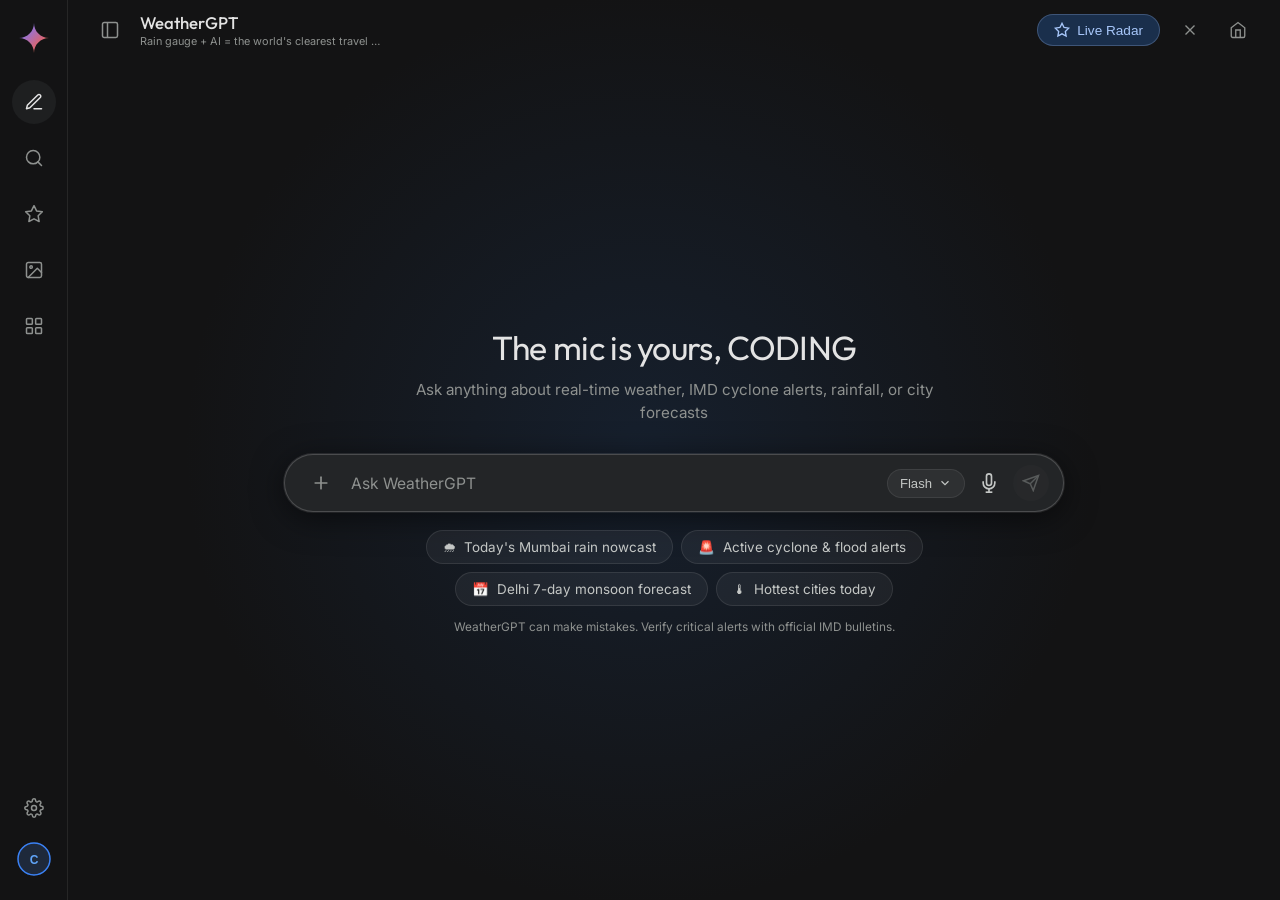
==== commit b60a4ae6: "feat: WeatherGPT updates — live weather chip, chat session history, and media assets" ====
--- a/chat.html
+++ b/chat.html
@@ -107,39 +107,45 @@
        ========================================================= -->
   <aside class="drawer-panel" id="drawerPanel" aria-hidden="true">
     <div class="drawer-header">
-      <div class="drawer-title">Recent Conversations</div>
+      <div class="drawer-title">Chat History</div>
       <button class="drawer-close" id="drawerClose" aria-label="Close drawer">
         <svg width="18" height="18" viewBox="0 0 24 24" fill="none" stroke="currentColor" stroke-width="2"><path d="M18 6L6 18M6 6l12 12"/></svg>
       </button>
     </div>
 
-    <div class="drawer-actions">
-      <button class="drawer-new-btn" id="drawerNewBtn">
-        <svg width="16" height="16" viewBox="0 0 24 24" fill="none" stroke="currentColor" stroke-width="2"><path d="M12 5v14M5 12h14"/></svg>
-        New Conversation
-      </button>
-    </div>
-
-    <div class="drawer-content">
-      <div class="drawer-section-label">History</div>
+    <button class="drawer-new-btn" id="drawerNewBtn">
+      <svg width="16" height="16" viewBox="0 0 24 24" fill="none" stroke="currentColor" stroke-width="2"><path d="M12 5v14M5 12h14"/></svg>
+      New Conversation
+    </button>
+
+    <div class="drawer-search-wrap">
+      <input type="text" id="historySearchInput" placeholder="Search saved chats…" class="drawer-search-input" autocomplete="off" />
+    </div>
+
+    <!-- Scrollable body -->
+    <div class="drawer-body" id="drawerBody">
+      <div class="drawer-section-label">Past Conversations</div>
       <div class="chat-history" id="chatHistory">
-        <div class="history-item active" id="hist-1">
-          <svg width="14" height="14" viewBox="0 0 24 24" fill="none" stroke="currentColor" stroke-width="2"><path d="M21 15a2 2 0 0 1-2 2H7l-4 4V5a2 2 0 0 1 2-2h14a2 2 0 0 1 2 2z"/></svg>
-          Current Conversation
-        </div>
-      </div>
-
-      <div class="drawer-section-label" style="margin-top: 24px;">Output Language</div>
-      <div class="drawer-lang-toggle">
-        <button class="lang-btn active" data-lang="en">English (EN)</button>
-        <button class="lang-btn" data-lang="hi">हिन्दी (HI)</button>
-        <button class="lang-btn" data-lang="te">తెలుగు (TE)</button>
-      </div>
-
-      <div class="drawer-section-label" style="margin-top: 24px;">Quick Queries</div>
-      <div class="quick-queries" id="quickQueries">
+        <!-- Rendered dynamically from localStorage by chat.js -->
+      </div>
+
+      <div class="drawer-section-label" style="margin-top: 20px;">Quick Queries</div>
+      <div class="drawer-quick-section" id="quickQueries">
         <!-- Populated dynamically by JS -->
       </div>
+    </div>
+
+    <!-- Clear all button pinned above lang toggle -->
+    <button class="drawer-clear-all" id="clearAllHistoryBtn" title="Clear all saved conversations">
+      <svg width="13" height="13" viewBox="0 0 24 24" fill="none" stroke="currentColor" stroke-width="2"><polyline points="3 6 5 6 21 6"/><path d="M19 6v14a2 2 0 0 1-2 2H7a2 2 0 0 1-2-2V6m3 0V4a2 2 0 0 1 2-2h4a2 2 0 0 1 2 2v2"/></svg>
+      Clear All History
+    </button>
+
+    <!-- Output Language -->
+    <div class="drawer-lang-toggle">
+      <button class="lang-btn active" data-lang="en">EN</button>
+      <button class="lang-btn" data-lang="hi">हिन्दी</button>
+      <button class="lang-btn" data-lang="te">తెలుగు</button>
     </div>
 
     <div class="drawer-footer">
@@ -159,10 +165,40 @@
     <!-- ── Top Transparent Header Bar ───────────────────────── -->
     <header class="gemini-header">
       <div class="gemini-header-left">
+        <button class="header-icon-btn sidebar-toggle-btn" id="sidebarToggleBtn" title="Toggle Chat History Drawer" aria-label="Toggle Chat History">
+          <svg width="20" height="20" viewBox="0 0 24 24" fill="none" stroke="currentColor" stroke-width="1.8">
+            <rect x="3" y="3" width="18" height="18" rx="2" ry="2"/>
+            <line x1="9" y1="3" x2="9" y2="21"/>
+          </svg>
+        </button>
         <button class="mobile-menu-btn" id="mobileMenuBtn" aria-label="Toggle navigation">
           <svg width="22" height="22" viewBox="0 0 24 24" fill="none" stroke="currentColor" stroke-width="2"><line x1="3" y1="12" x2="21" y2="12"/><line x1="3" y1="6" x2="21" y2="6"/><line x1="3" y1="18" x2="21" y2="18"/></svg>
         </button>
-        <span class="header-app-name">WeatherGPT</span>
+        <div class="header-titles">
+          <span class="header-app-name">WeatherGPT</span>
+          <span class="header-punchline" id="headerPunchline">Because "70% rain" shouldn't ruin your road trip.</span>
+        </div>
+      </div>
+
+      <!-- ── Live Location Weather Chip (iOS-style compact widget) ── -->
+      <div class="header-weather-chip" id="headerWeatherChip" title="Your current weather — click to ask WeatherGPT">
+        <div class="hwc-spinner-wrap" id="hwcSpinner">
+          <div class="hwc-dot-pulse"></div>
+          <span>Locating…</span>
+        </div>
+        <div class="hwc-ready" id="hwcReady" style="display:none">
+          <div class="hwc-row-top">
+            <span class="hwc-city-name" id="hwcCityName">—</span>
+            <span class="hwc-condition-icon" id="hwcCondIcon">⛅</span>
+          </div>
+          <div class="hwc-row-bottom">
+            <span class="hwc-big-temp" id="hwcBigTemp">—°</span>
+            <div class="hwc-right-detail">
+              <span class="hwc-cond-text" id="hwcCondText">—</span>
+              <span class="hwc-hl-text" id="hwcHLText">H:—° L:—°</span>
+            </div>
+          </div>
+        </div>
       </div>
 
       <div class="gemini-header-right">
--- a/styles/chat.css
+++ b/styles/chat.css
@@ -1106,6 +1106,7 @@
 .mm-query-btn:hover {
   text-decoration: underline;
 }
+
 
 /* ============================================================
    7. RESPONSIVE BREAKPOINTS
@@ -1130,4 +1131,486 @@
   .wcr-grid {
     grid-template-columns: repeat(2, 1fr);
   }
-}
+  .header-weather-chip {
+    display: none;
+  }
+}
+
+/* ============================================================
+   8. HEADER LIVE WEATHER CHIP (iOS-style compact widget)
+   ============================================================ */
+.gemini-header {
+  gap: 0;
+}
+
+.header-weather-chip {
+  flex: 1;
+  display: flex;
+  justify-content: center;
+  max-width: 220px;
+  margin: 0 auto;
+  cursor: pointer;
+}
+
+.hwc-spinner-wrap,
+.hwc-ready {
+  background: rgba(255, 255, 255, 0.04);
+  border: 1px solid rgba(255, 255, 255, 0.08);
+  border-radius: 14px;
+  padding: 7px 14px;
+  min-width: 140px;
+  backdrop-filter: blur(8px);
+  transition: background 0.2s, border-color 0.2s, box-shadow 0.2s;
+}
+
+.hwc-ready:hover {
+  background: rgba(255, 255, 255, 0.07);
+  border-color: rgba(255, 255, 255, 0.16);
+  box-shadow: 0 4px 20px rgba(66, 133, 244, 0.15);
+}
+
+.hwc-spinner-wrap {
+  display: flex;
+  align-items: center;
+  gap: 8px;
+  font-size: 0.75rem;
+  color: var(--gemini-text-muted);
+}
+
+.hwc-dot-pulse {
+  width: 7px;
+  height: 7px;
+  border-radius: 50%;
+  background: var(--gemini-blue-accent);
+  animation: hwcPulse 1.4s infinite ease-in-out;
+}
+@keyframes hwcPulse {
+  0%, 100% { opacity: 0.3; transform: scale(0.8); }
+  50% { opacity: 1; transform: scale(1.2); }
+}
+
+.hwc-row-top {
+  display: flex;
+  align-items: center;
+  justify-content: space-between;
+  margin-bottom: 3px;
+}
+
+.hwc-city-name {
+  font-size: 0.8rem;
+  font-weight: 600;
+  color: var(--gemini-text-primary);
+  letter-spacing: 0.01em;
+  white-space: nowrap;
+  overflow: hidden;
+  text-overflow: ellipsis;
+  max-width: 110px;
+}
+
+.hwc-condition-icon {
+  font-size: 1.1rem;
+  line-height: 1;
+}
+
+.hwc-row-bottom {
+  display: flex;
+  align-items: center;
+  gap: 8px;
+}
+
+.hwc-big-temp {
+  font-family: var(--font-display);
+  font-size: 1.45rem;
+  font-weight: 300;
+  color: var(--gemini-text-primary);
+  line-height: 1;
+  letter-spacing: -0.02em;
+}
+
+.hwc-right-detail {
+  display: flex;
+  flex-direction: column;
+  gap: 1px;
+}
+
+.hwc-cond-text {
+  font-size: 0.68rem;
+  color: var(--gemini-text-secondary);
+  white-space: nowrap;
+}
+
+.hwc-hl-text {
+  font-size: 0.65rem;
+  color: var(--gemini-text-muted);
+  white-space: nowrap;
+}
+
+/* ============================================================
+   9. HEADER PUNCHLINE & TITLES
+   ============================================================ */
+.header-titles {
+  display: flex;
+  flex-direction: column;
+  gap: 1px;
+}
+
+.header-punchline {
+  font-size: 0.68rem;
+  color: var(--gemini-text-muted);
+  max-width: 240px;
+  white-space: nowrap;
+  overflow: hidden;
+  text-overflow: ellipsis;
+  transition: opacity 0.4s ease;
+}
+
+/* ============================================================
+   10. DRAWER PANEL — Chat History Styles
+   ============================================================ */
+.drawer-panel {
+  position: fixed;
+  top: 0;
+  left: var(--rail-width);
+  width: 300px;
+  height: 100vh;
+  background: #17181a;
+  border-right: 1px solid var(--gemini-border);
+  z-index: 50;
+  transform: translateX(-360px);
+  transition: transform 0.3s var(--ease-standard);
+  display: flex;
+  flex-direction: column;
+  overflow: hidden;
+}
+
+.drawer-panel.open {
+  transform: translateX(0);
+}
+
+.drawer-backdrop {
+  position: fixed;
+  inset: 0;
+  background: rgba(0,0,0,0.4);
+  z-index: 45;
+  display: none;
+  backdrop-filter: blur(2px);
+}
+.drawer-backdrop.open {
+  display: block;
+}
+
+.drawer-header {
+  padding: 20px 18px 14px;
+  border-bottom: 1px solid var(--gemini-border);
+  display: flex;
+  align-items: center;
+  justify-content: space-between;
+  flex-shrink: 0;
+}
+.drawer-title {
+  font-family: var(--font-display);
+  font-size: 0.95rem;
+  font-weight: 600;
+  color: var(--gemini-text-primary);
+}
+.drawer-close {
+  background: none;
+  border: none;
+  color: var(--gemini-text-muted);
+  cursor: pointer;
+  width: 30px;
+  height: 30px;
+  border-radius: 8px;
+  display: flex;
+  align-items: center;
+  justify-content: center;
+  transition: all 0.2s;
+}
+.drawer-close:hover {
+  background: var(--gemini-surface-hover);
+  color: var(--gemini-text-primary);
+}
+
+/* Search input inside drawer */
+.drawer-search-wrap {
+  padding: 12px 16px;
+  border-bottom: 1px solid var(--gemini-border);
+  flex-shrink: 0;
+}
+.drawer-search-input {
+  width: 100%;
+  background: rgba(255,255,255,0.05);
+  border: 1px solid var(--gemini-border);
+  border-radius: 10px;
+  padding: 8px 14px;
+  font-size: 0.84rem;
+  color: var(--gemini-text-primary);
+  font-family: var(--font-main);
+  outline: none;
+  transition: border-color 0.2s;
+}
+.drawer-search-input::placeholder { color: var(--gemini-text-muted); }
+.drawer-search-input:focus { border-color: var(--gemini-border-focus); }
+
+/* New Chat button inside drawer */
+.drawer-new-btn {
+  margin: 12px 16px;
+  display: flex;
+  align-items: center;
+  gap: 9px;
+  background: rgba(168, 199, 250, 0.08);
+  border: 1px dashed rgba(168, 199, 250, 0.25);
+  border-radius: 12px;
+  padding: 10px 14px;
+  color: var(--gemini-blue-accent);
+  font-size: 0.85rem;
+  font-weight: 500;
+  cursor: pointer;
+  width: calc(100% - 32px);
+  transition: all 0.2s;
+  flex-shrink: 0;
+}
+.drawer-new-btn:hover {
+  background: rgba(168, 199, 250, 0.14);
+  border-color: rgba(168, 199, 250, 0.4);
+}
+
+/* Scrollable body of drawer */
+.drawer-body {
+  flex: 1;
+  overflow-y: auto;
+  padding: 8px 10px;
+}
+.drawer-body::-webkit-scrollbar { width: 4px; }
+.drawer-body::-webkit-scrollbar-thumb { background: rgba(255,255,255,0.1); border-radius: 4px; }
+
+/* History section labels */
+.drawer-section-label {
+  font-size: 0.72rem;
+  font-weight: 600;
+  color: var(--gemini-text-muted);
+  text-transform: uppercase;
+  letter-spacing: 0.06em;
+  padding: 10px 8px 6px;
+}
+
+/* Individual history item */
+.history-item {
+  display: flex;
+  align-items: center;
+  gap: 10px;
+  padding: 9px 10px;
+  border-radius: 10px;
+  cursor: pointer;
+  transition: background 0.15s;
+  position: relative;
+  group: true;
+}
+.history-item:hover {
+  background: var(--gemini-surface-hover);
+}
+.history-item.active-session {
+  background: rgba(168, 199, 250, 0.09);
+}
+.hi-icon {
+  width: 30px;
+  height: 30px;
+  border-radius: 8px;
+  background: rgba(255,255,255,0.05);
+  display: flex;
+  align-items: center;
+  justify-content: center;
+  font-size: 0.9rem;
+  flex-shrink: 0;
+}
+.hi-info {
+  flex: 1;
+  min-width: 0;
+}
+.hi-title {
+  font-size: 0.84rem;
+  color: var(--gemini-text-primary);
+  white-space: nowrap;
+  overflow: hidden;
+  text-overflow: ellipsis;
+  font-weight: 400;
+}
+.hi-time {
+  font-size: 0.7rem;
+  color: var(--gemini-text-muted);
+  margin-top: 1px;
+}
+.hi-delete-btn {
+  background: none;
+  border: none;
+  color: var(--gemini-text-muted);
+  cursor: pointer;
+  padding: 4px;
+  border-radius: 6px;
+  display: none;
+  align-items: center;
+  justify-content: center;
+  flex-shrink: 0;
+  transition: all 0.15s;
+}
+.history-item:hover .hi-delete-btn {
+  display: flex;
+}
+.hi-delete-btn:hover {
+  background: rgba(239, 68, 68, 0.15);
+  color: #f87171;
+}
+
+/* Empty history state */
+.history-empty {
+  text-align: center;
+  padding: 32px 16px;
+  color: var(--gemini-text-muted);
+  font-size: 0.84rem;
+}
+.history-empty-icon {
+  font-size: 2rem;
+  margin-bottom: 10px;
+}
+
+/* Clear all button */
+.drawer-clear-all {
+  margin: 4px 10px 10px;
+  display: flex;
+  align-items: center;
+  gap: 7px;
+  background: none;
+  border: 1px solid rgba(239,68,68,0.2);
+  border-radius: 9px;
+  padding: 7px 12px;
+  color: #f87171;
+  font-size: 0.78rem;
+  cursor: pointer;
+  width: calc(100% - 20px);
+  transition: all 0.2s;
+  flex-shrink: 0;
+}
+.drawer-clear-all:hover {
+  background: rgba(239,68,68,0.08);
+  border-color: rgba(239,68,68,0.4);
+}
+
+/* Quick queries section */
+.drawer-quick-section {
+  padding: 0 10px;
+  flex-shrink: 0;
+}
+.quick-btn {
+  display: block;
+  width: 100%;
+  background: none;
+  border: none;
+  border-radius: 9px;
+  padding: 8px 10px;
+  text-align: left;
+  font-size: 0.83rem;
+  color: var(--gemini-text-secondary);
+  cursor: pointer;
+  transition: background 0.15s;
+  font-family: var(--font-main);
+}
+.quick-btn:hover {
+  background: var(--gemini-surface-hover);
+  color: var(--gemini-text-primary);
+}
+
+/* Drawer footer */
+.drawer-footer {
+  padding: 12px 16px;
+  border-top: 1px solid var(--gemini-border);
+  flex-shrink: 0;
+}
+.drawer-back-link {
+  display: flex;
+  align-items: center;
+  gap: 8px;
+  color: var(--gemini-text-muted);
+  font-size: 0.82rem;
+  text-decoration: none;
+  transition: color 0.2s;
+}
+.drawer-back-link:hover { color: var(--gemini-text-primary); }
+
+/* Language toggles */
+.drawer-lang-toggle {
+  display: flex;
+  gap: 6px;
+  padding: 8px 16px;
+  border-top: 1px solid var(--gemini-border);
+  flex-shrink: 0;
+}
+.lang-btn {
+  flex: 1;
+  padding: 7px;
+  background: rgba(255,255,255,0.04);
+  border: 1px solid var(--gemini-border);
+  border-radius: 8px;
+  color: var(--gemini-text-muted);
+  font-size: 0.8rem;
+  cursor: pointer;
+  font-family: var(--font-main);
+  transition: all 0.2s;
+}
+.lang-btn.active,
+.lang-btn:hover {
+  background: rgba(168,199,250,0.1);
+  border-color: rgba(168,199,250,0.3);
+  color: var(--gemini-blue-accent);
+}
+
+/* Markdown in AI messages */
+.ai-text-body h1, .ai-text-body h2, .ai-text-body h3 {
+  margin: 16px 0 8px;
+  font-family: var(--font-display);
+  color: var(--gemini-text-primary);
+}
+.ai-text-body h2 { font-size: 1.05rem; }
+.ai-text-body h3 { font-size: 0.95rem; }
+.ai-text-body strong { color: var(--gemini-text-primary); font-weight: 600; }
+.ai-text-body code {
+  background: rgba(255,255,255,0.07);
+  padding: 2px 6px;
+  border-radius: 4px;
+  font-size: 0.87em;
+  font-family: 'Courier New', monospace;
+}
+.ai-text-body pre {
+  background: rgba(255,255,255,0.05);
+  border: 1px solid var(--gemini-border);
+  border-radius: 10px;
+  padding: 14px 16px;
+  overflow-x: auto;
+  margin: 12px 0;
+}
+.ai-text-body blockquote {
+  border-left: 3px solid var(--gemini-blue-accent);
+  padding-left: 14px;
+  margin: 12px 0;
+  color: var(--gemini-text-secondary);
+}
+.ai-text-body table {
+  width: 100%;
+  border-collapse: collapse;
+  margin: 12px 0;
+  font-size: 0.88rem;
+}
+.ai-text-body th {
+  background: rgba(255,255,255,0.06);
+  padding: 8px 12px;
+  text-align: left;
+  border: 1px solid var(--gemini-border);
+  color: var(--gemini-text-primary);
+}
+.ai-text-body td {
+  padding: 7px 12px;
+  border: 1px solid var(--gemini-border);
+  color: var(--gemini-text-secondary);
+}
+.ai-text-body tr:nth-child(even) td {
+  background: rgba(255,255,255,0.02);
+}
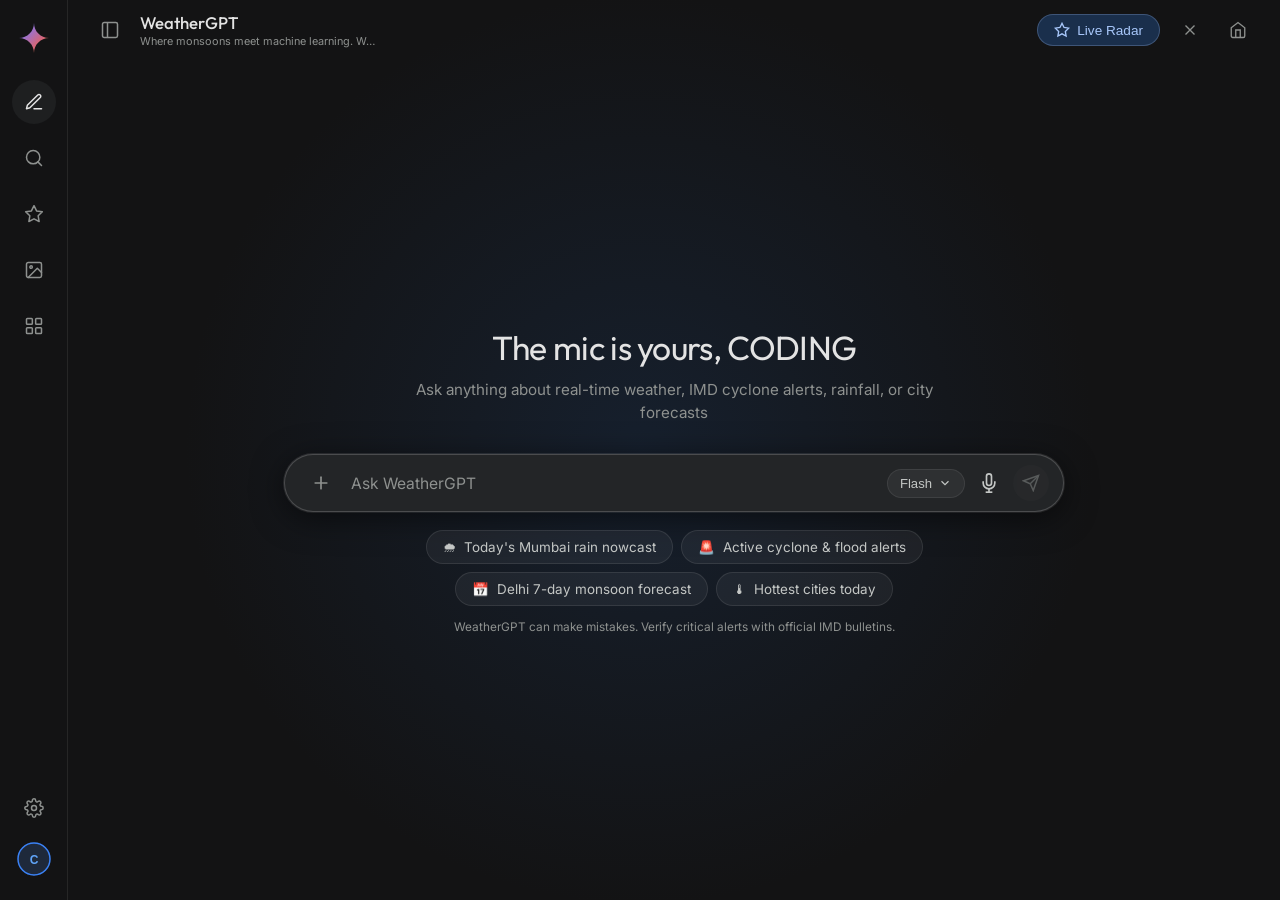
==== commit 8acf6203: "feat(pwa): add progressive web app manifest, service worker, and IndexedDB edge offline store" ====
--- a/chat.html
+++ b/chat.html
@@ -8,6 +8,15 @@
   <link rel="preconnect" href="https://fonts.googleapis.com" />
   <link rel="preconnect" href="https://fonts.gstatic.com" crossorigin />
   <link href="https://fonts.googleapis.com/css2?family=Inter:wght@300;400;500;600;700&family=Outfit:wght@400;500;600&display=swap" rel="stylesheet" />
+  <!-- PWA Manifest & App Config -->
+  <link rel="manifest" href="/manifest.json" />
+  <meta name="theme-color" content="#0a0d14" />
+  <meta name="apple-mobile-web-app-capable" content="yes" />
+  <meta name="apple-mobile-web-app-status-bar-style" content="black-translucent" />
+  <meta name="apple-mobile-web-app-title" content="WeatherGPT" />
+  <link rel="apple-touch-icon" href="/icons/icon-192.png" />
+  <link rel="icon" type="image/svg+xml" href="/icons/icon.svg" />
+
   <link rel="stylesheet" href="styles/chat.css" />
 </head>
 <body class="gemini-layout">
@@ -440,6 +449,14 @@
     </div>
   </div>
 
+  <script src="scripts/offline-store.js"></script>
   <script src="scripts/chat.js"></script>
+  <script>
+    if ('serviceWorker' in navigator) {
+      window.addEventListener('load', () => {
+        navigator.serviceWorker.register('/sw.js').catch(() => {});
+      });
+    }
+  </script>
 </body>
 </html>
--- a/styles/chat.css
+++ b/styles/chat.css
@@ -168,7 +168,7 @@
   left: var(--rail-width);
   width: 290px;
   height: 100vh;
-  background: #191a1b;
+  background: #1b1b1d;
   border-right: 1px solid var(--gemini-border);
   box-shadow: 8px 0 24px rgba(0,0,0,0.5);
   transform: translateX(calc(-100% - var(--rail-width) - 20px));
@@ -187,8 +187,9 @@
 .drawer-backdrop {
   position: fixed;
   inset: 0;
-  background: rgba(0, 0, 0, 0.5);
-  backdrop-filter: blur(2px);
+  background: rgba(0, 0, 0, 0.45);
+  -webkit-backdrop-filter: none;
+  backdrop-filter: none;
   opacity: 0;
   pointer-events: none;
   transition: opacity 0.3s ease;
@@ -815,6 +816,7 @@
   gap: 16px;
   width: 100%;
   animation: msgAppear 0.3s ease;
+  scroll-margin-top: 24px;
 }
 @keyframes msgAppear {
   from { opacity: 0; transform: translateY(8px); }
